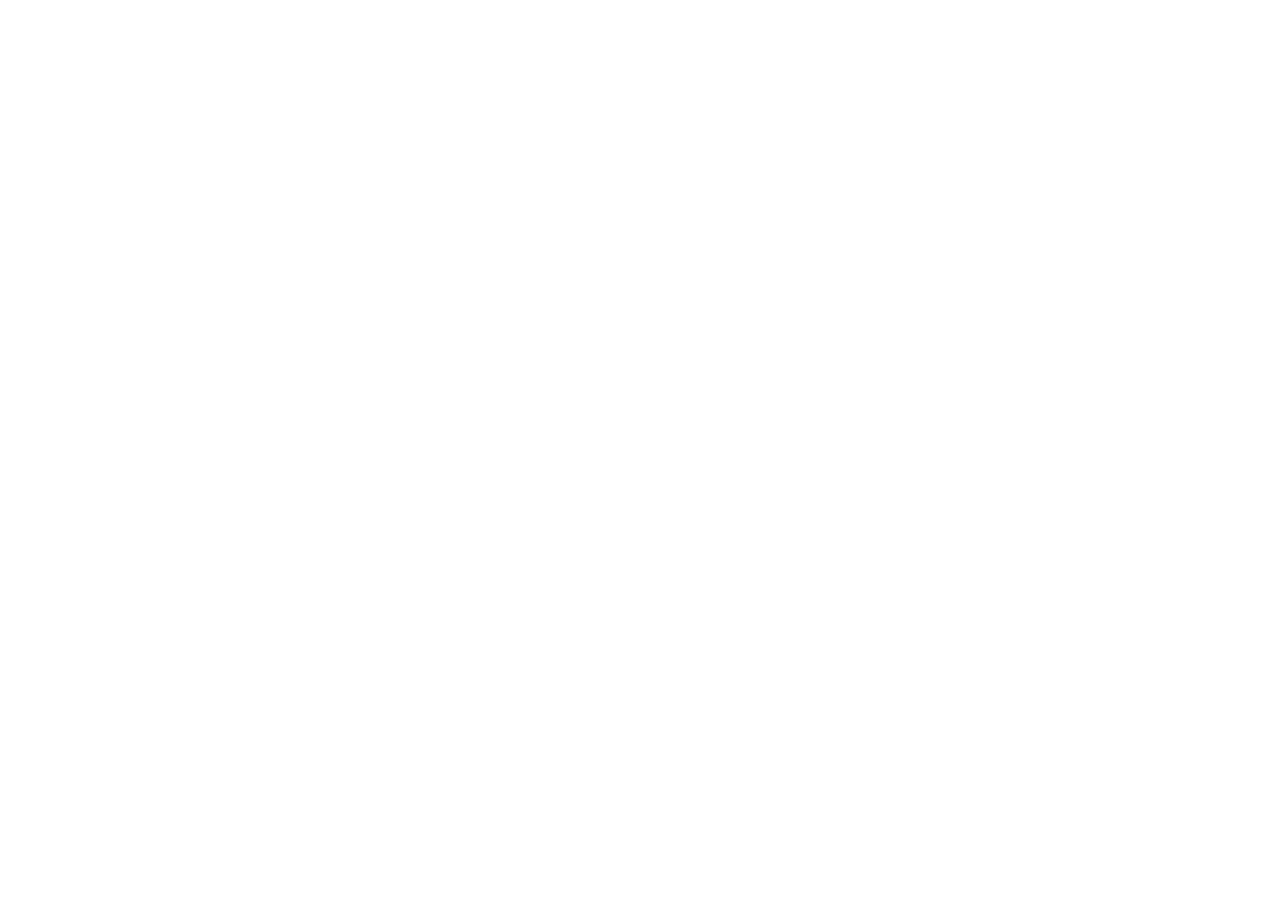
==== index.html @ 8e424ae7 "Add files via upload" ====
<!DOCTYPE html>
<html lang="en">
<head>
    <meta charset="UTF-8">
    <meta name="viewport" content="width=device-width, initial-scale=1.0">
    <title>영화 뭐봐?</title>
</head>
<body>
    
</body>
</html>
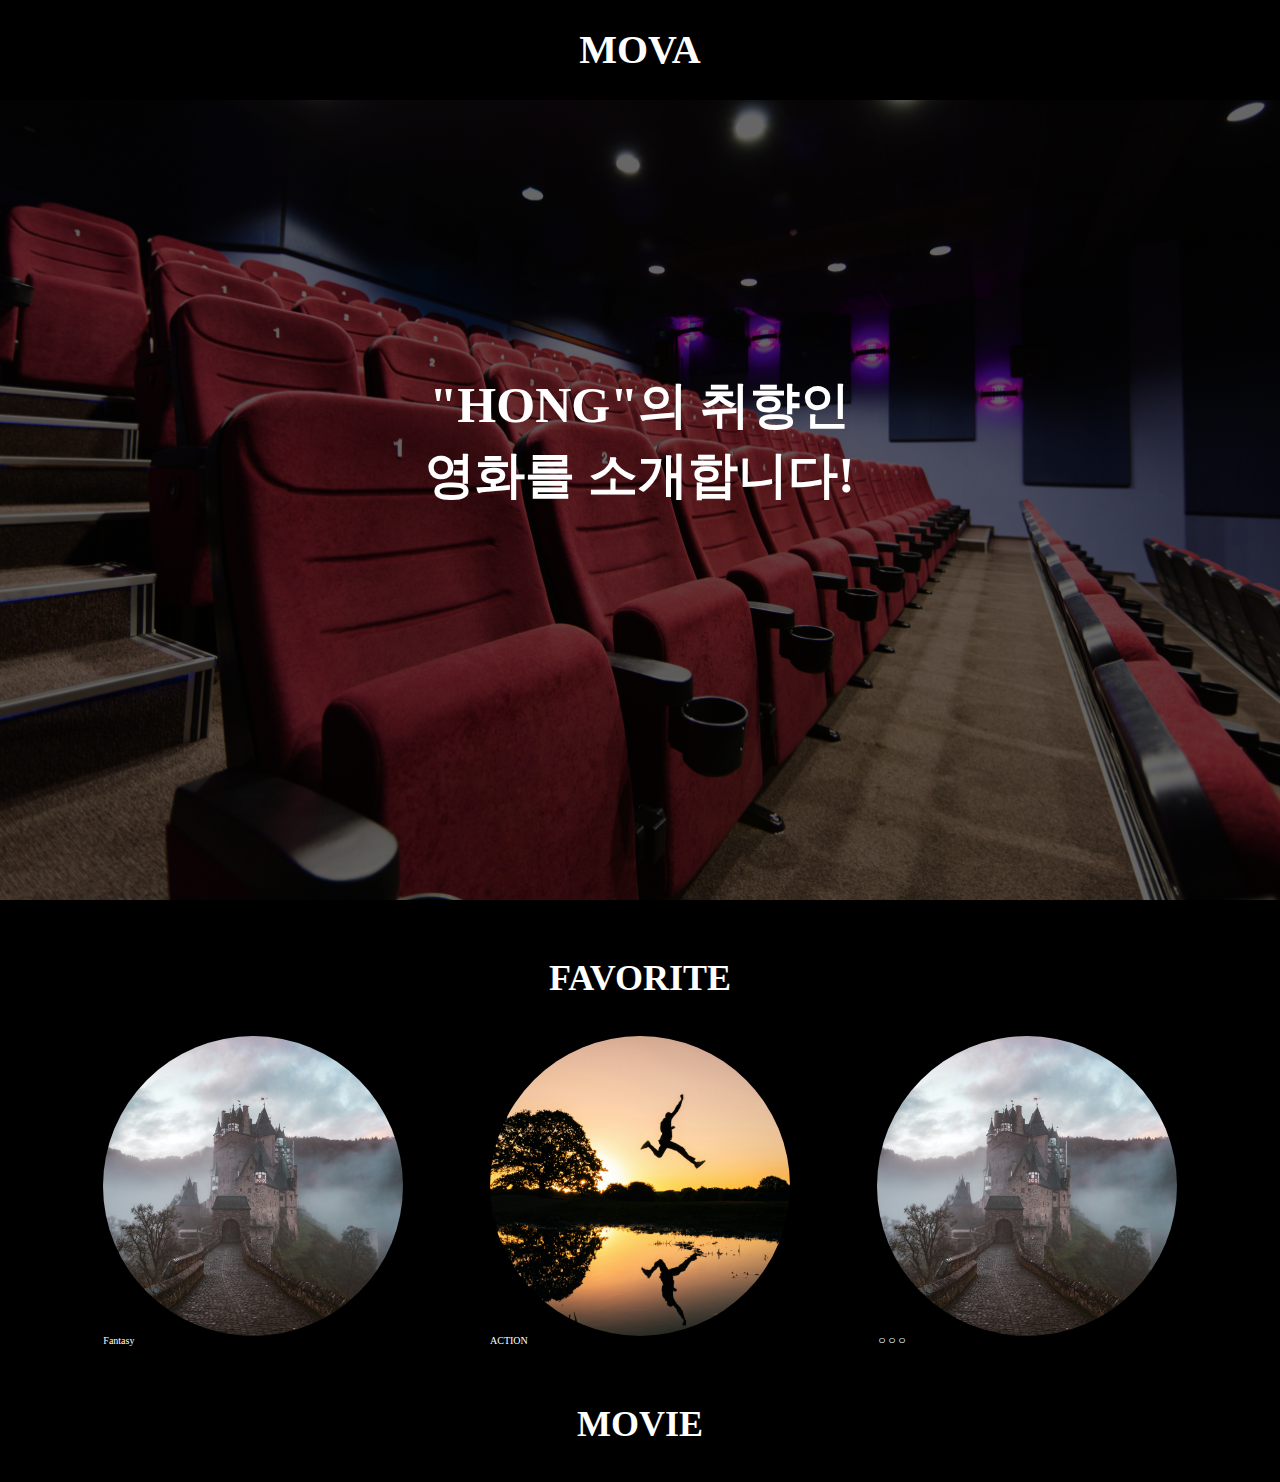
==== commit 143ba803: "25.03.07 work" ====
--- a/index.html
+++ b/index.html
@@ -3,9 +3,76 @@
 <head>
     <meta charset="UTF-8">
     <meta name="viewport" content="width=device-width, initial-scale=1.0">
-    <title>영화 뭐봐?</title>
+    <title>MOVA</title>
+
+    <!-- style -->
+    <link rel="stylesheet" href="style.css">
+    <link rel="stylesheet" href="reset.css">
 </head>
 <body>
-    
+    <header class="header">
+        <div class="header_area">
+            <a href="/index.html" class="logo">MOVA</a>
+        </div>
+    </header>
+    <section class="contents">
+        <div class="visual_area">
+            <div class="visual_img">
+                <img src="./img/visual_1.jpg" alt="비주얼이미지" class="image">
+            </div>
+            <div class="title_area">
+                <p class="title">"HONG"의 취향인</p>
+                <p class="title">영화를 소개합니다!</p>
+            </div>
+        </div>
+        <div class="tag_area">
+            <div class="inner">
+                <p class="cont_title">
+                    FAVORITE
+                </p>
+                <div class="tag_cont">
+                    <div class="tag">
+                        <div class="img_wrapwrap">
+                            <div class="img_wrap">
+                                <img src="./img/tag_fantasy.jpg" alt="판타지태그이미지" class="tag_img">
+                            </div>
+                        </div>
+                        <p class="tag_desc">Fantasy</p>
+                    </div>
+                    <div class="tag">
+                        <div class="img_wrapwrap">
+                            <div class="img_wrap">
+                                <img src="./img/tag_action.jpg" alt="액션태그이미지" class="tag_img">
+                            </div>
+                        </div>
+                        <p class="tag_desc">ACTION</p>
+                    </div>
+                    <div class="tag">
+                        <div class="img_wrapwrap">
+                            <div class="img_wrap">
+                                <img src="./img/tag_fantasy.jpg" alt="판타지태그이미지" class="tag_img">
+                                <!-- <img src="" alt="" class="tag_img"> -->
+                            </div>
+                        </div>
+                        <p class="tag_desc">ㅇㅇㅇ</p>
+                    </div>
+                </div>
+            </div>
+        </div>
+        <div class="movie_area">
+            <div class="inner">
+                <p class="cont_title">MOVIE</p>
+                <div class="cont1">
+                    
+                </div>
+                <div class="cont2">
+                    
+                </div>
+            </div>
+        </div>
+    </section>
+    <footer class="footer">
+
+    </footer>
 </body>
 </html>--- a/style.css
+++ b/style.css
@@ -0,0 +1,131 @@
+/* index.html */
+.inner {
+    margin: 0 auto;
+    max-width: 1200px;
+    padding: 0 20px;
+    width: 100%;
+}
+
+
+/* header */
+.header {
+    background-color: black;
+    width: 100%;
+    height: 100px;
+    position: absolute;
+    top: 0;
+    left: 0;
+    z-index: 5;
+}
+.header_area {
+    height: 100%;
+    width: 100%;
+    display: flex;
+    justify-content: center;
+    align-items: center;
+}
+.header_area .logo {
+    font-size: 4rem;
+    color: white;
+    font-weight: bold;
+}
+
+/* contents */
+/* visual_area */
+.visual_area {
+    /* position: relative; */
+}
+.visual_img {
+    width: 100%;
+    height: 100vh;
+    position: relative;
+    /* background-image: url('./img/visual_1.jpg');
+    background-position: 0 0;
+    background-repeat: no-repeat;
+    background-size: contain; */
+}
+
+.visual_img .image {
+    position: absolute;
+    z-index: 0;
+    width: 100%;
+    height: 100%;
+    top: 0;
+    left: 0;
+}
+
+
+.visual_img::after {
+    content: '';
+    width: 100%;
+    height: 100%;
+    display: block;
+    background-color: black;
+    opacity: 60%;
+    z-index: 1;
+    position: absolute;
+    top: 0;
+    left: 0;
+}
+
+
+.title_area {
+    position: absolute;
+    top: 50%;
+    left: 50%;
+    transform: translate(-50%, -50%);
+    z-index: 2;
+}
+
+.title {
+    text-align: center;
+    color: white;
+    font-size: 5rem;
+    font-weight: bold;
+    padding-bottom: 20px;
+}
+
+/* tag_area */
+.cont_title {
+    font-size: 3.6rem;
+    font-weight: bold;
+    text-align: center;
+    margin: 60px 0 40px;
+}
+
+.tag_cont {
+    display: flex;
+    flex-direction: row;
+    justify-content: space-around;
+}
+
+.tag .tag_img {
+    width: 50%;
+}
+.tag .img_wrapwrap{
+	width:300px;
+	margin:0 auto;
+}
+.tag .img_wrap{
+    position:relative;
+    padding-bottom:100%;
+    border-radius: 50%;
+    overflow: hidden;
+}
+.tag .img_wrap .tag_img{
+    position:absolute;
+    top:0;
+    left:0;
+    display:block;
+    width:100%;
+    height:100%;
+    object-fit: cover;
+    object-position: center;
+}
+.
+.tag .tag_desc {
+    font-size: 2.8rem;
+    text-align: center;
+    margin-top: 20px;
+    font-weight: 500;
+}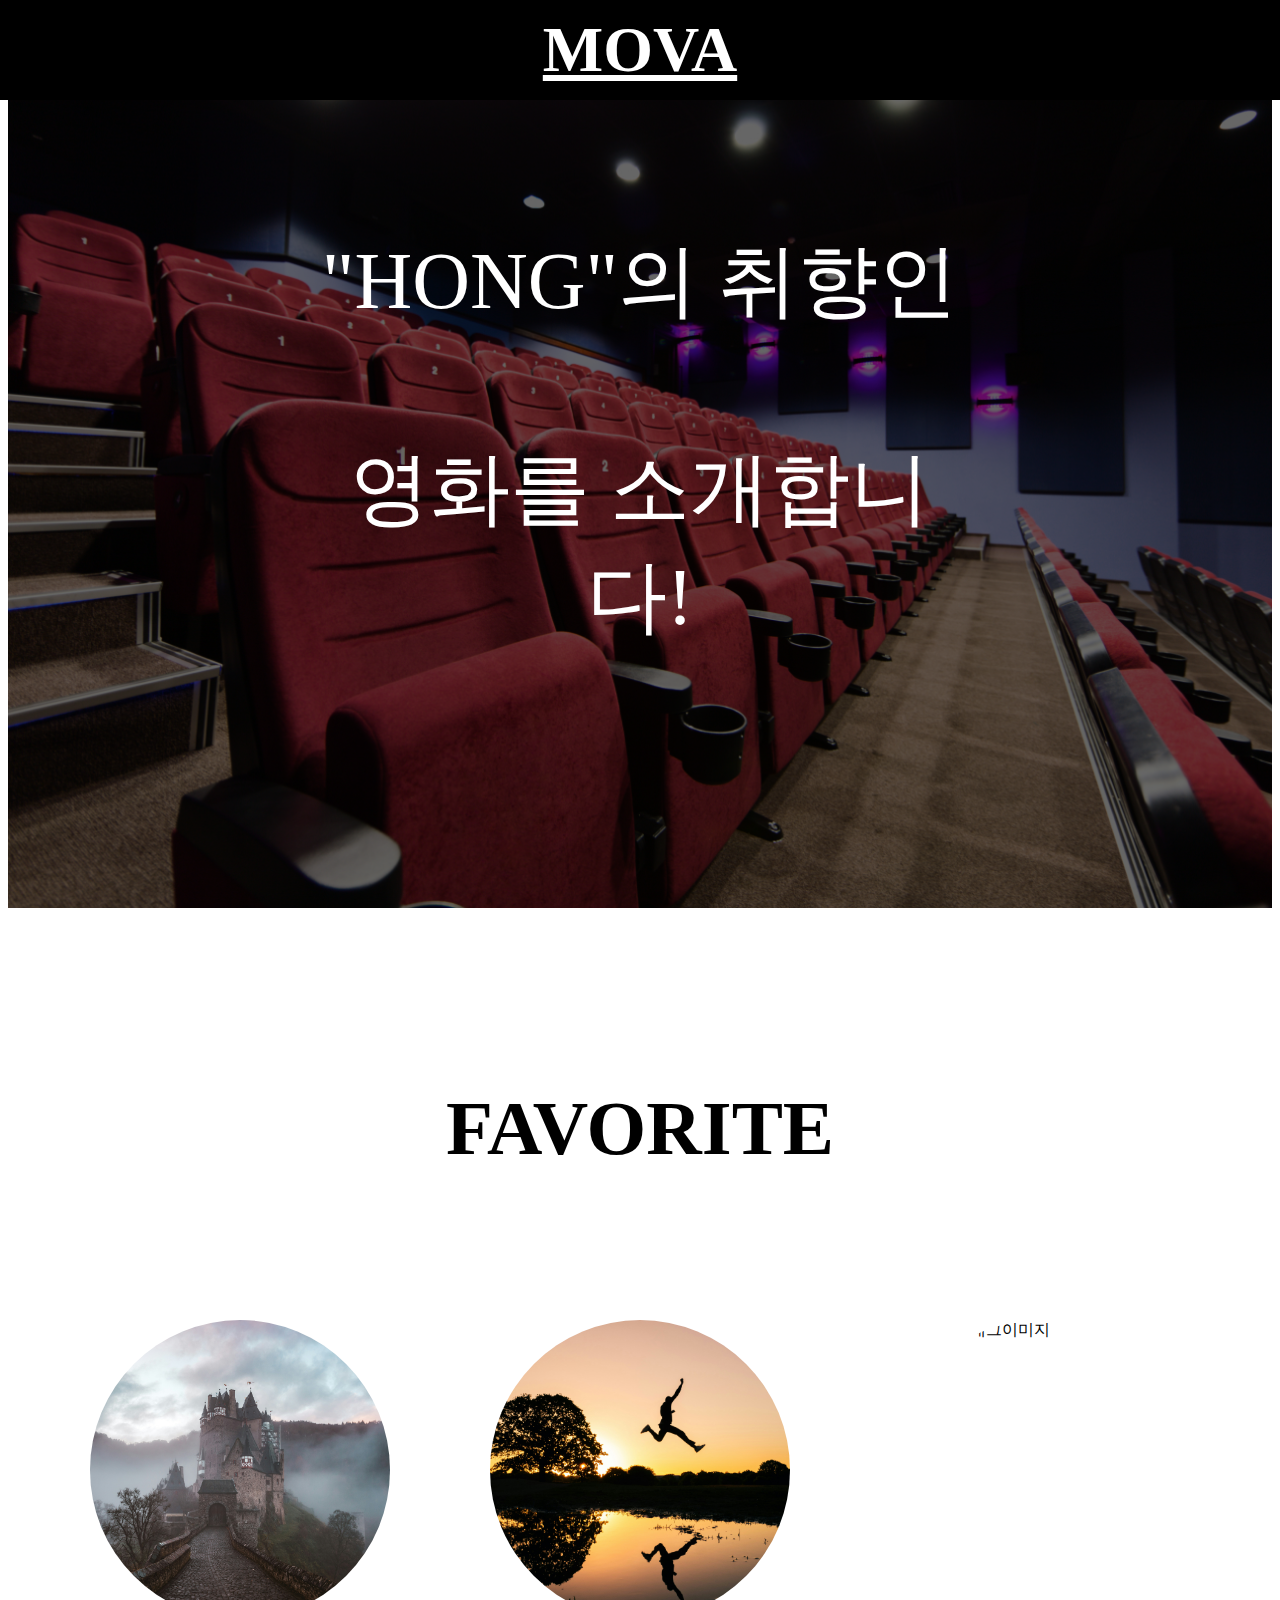
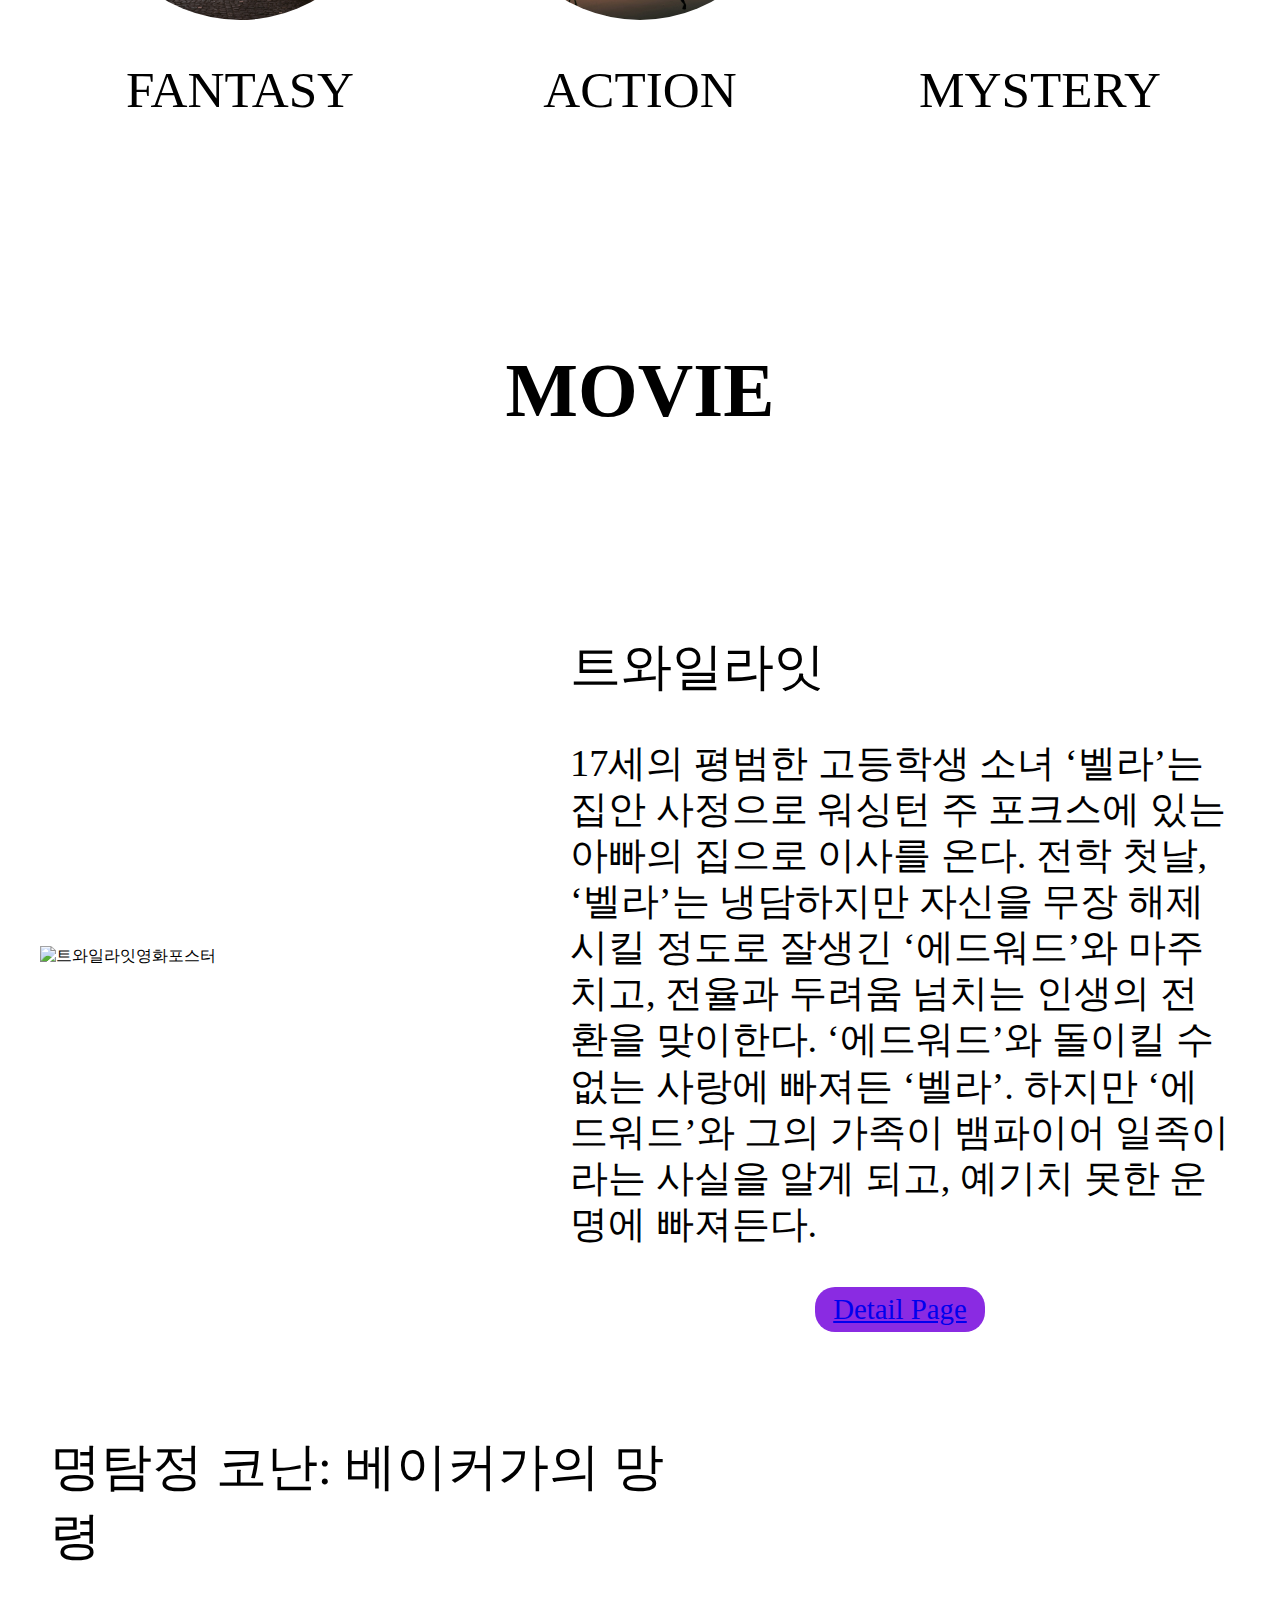
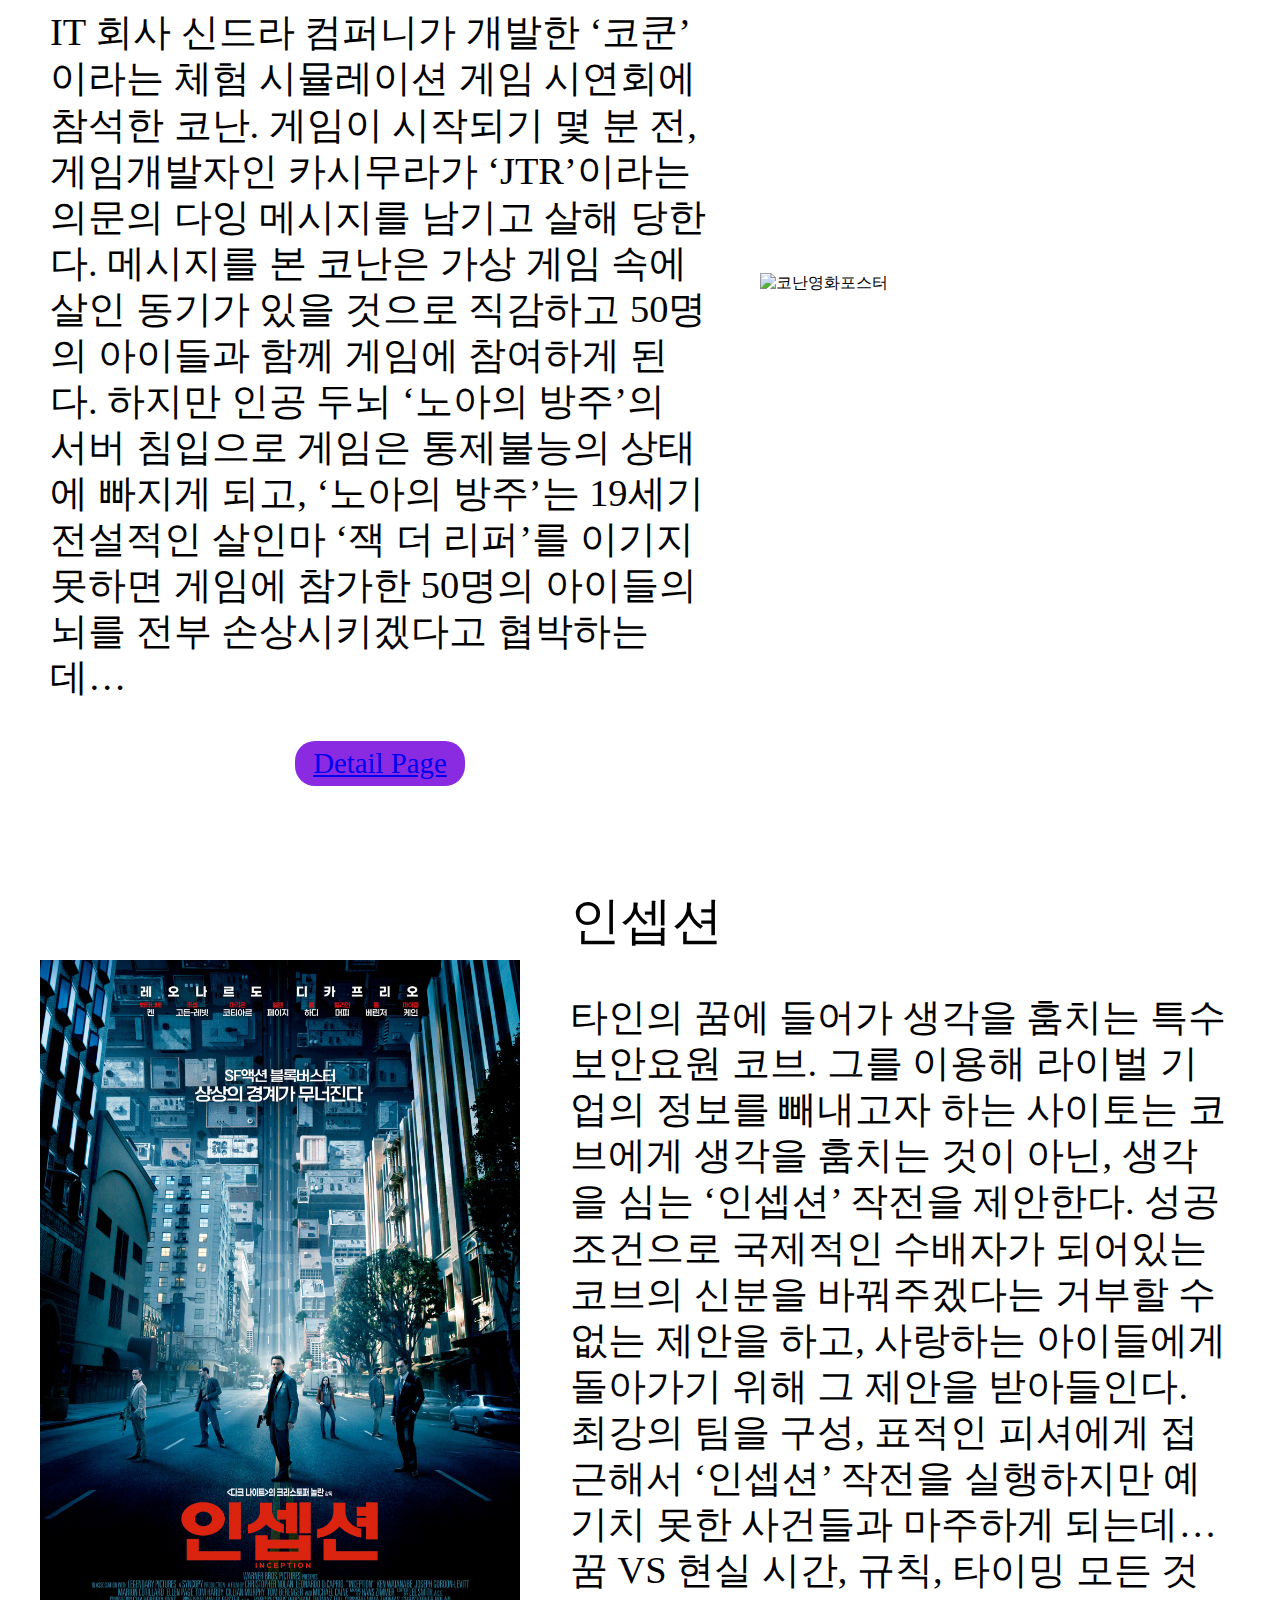
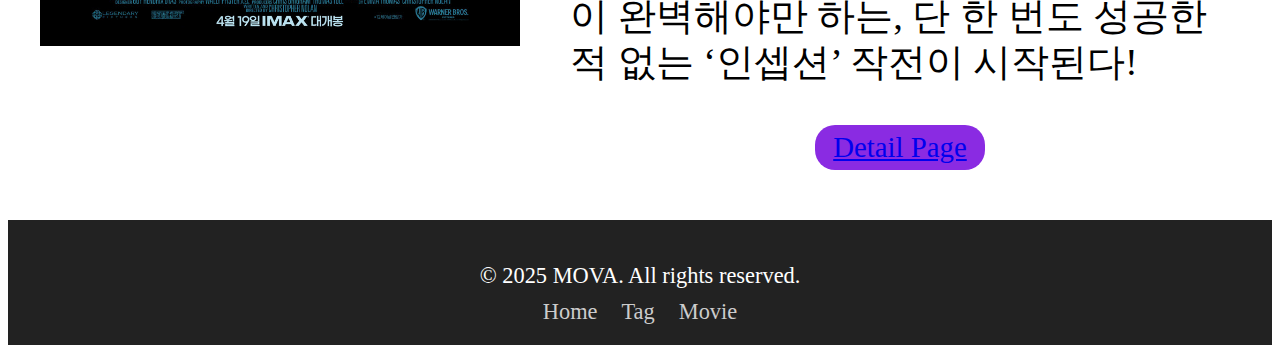
==== commit 4cd4d8b8: "25.03.10 movie 추가" ====
--- a/index.html
+++ b/index.html
@@ -1,78 +1,161 @@
 <!DOCTYPE html>
 <html lang="en">
-<head>
-    <meta charset="UTF-8">
-    <meta name="viewport" content="width=device-width, initial-scale=1.0">
+  <head>
+    <meta charset="UTF-8" />
+    <meta name="viewport" content="width=device-width, initial-scale=1.0" />
     <title>MOVA</title>
 
     <!-- style -->
-    <link rel="stylesheet" href="style.css">
-    <link rel="stylesheet" href="reset.css">
-</head>
-<body>
+    <link rel="stylesheet" href="./css/style.css" />
+    <link rel="stylesheet" href="./css/reset.css" />
+  </head>
+  <body>
     <header class="header">
-        <div class="header_area">
-            <a href="/index.html" class="logo">MOVA</a>
-        </div>
+      <div class="header_area">
+        <a href="index.html" class="logo">MOVA</a>
+      </div>
     </header>
     <section class="contents">
-        <div class="visual_area">
-            <div class="visual_img">
-                <img src="./img/visual_1.jpg" alt="비주얼이미지" class="image">
+      <div class="visual_area" id="visual_sec">
+        <div class="visual_img">
+          <img src="./img/visual_1.jpg" alt="비주얼이미지" class="image" />
+          <!-- <img src="./img/visual_2.jpg" alt="비주얼이미지" class="image" /> -->
+        </div>
+        <div class="title_area">
+          <p class="title">"HONG"의 취향인</p>
+          <p class="title">영화를 소개합니다!</p>
+        </div>
+      </div>
+      <div class="tag_area" id="tag_sec">
+        <div class="inner">
+          <p class="cont_title">FAVORITE</p>
+          <div class="tag_cont">
+            <div class="tag">
+              <div class="img_wrapwrap">
+                <div class="img_wrap">
+                  <img
+                    src="./img/tag_fantasy.jpg"
+                    alt="판타지태그이미지"
+                    class="tag_img"
+                  />
+                </div>
+              </div>
+              <p class="tag_desc">FANTASY</p>
             </div>
-            <div class="title_area">
-                <p class="title">"HONG"의 취향인</p>
-                <p class="title">영화를 소개합니다!</p>
+            <div class="tag">
+              <div class="img_wrapwrap">
+                <div class="img_wrap">
+                  <img
+                    src="./img/tag_action.jpg"
+                    alt="액션태그이미지"
+                    class="tag_img"
+                  />
+                </div>
+              </div>
+              <p class="tag_desc">ACTION</p>
             </div>
+            <div class="tag">
+              <div class="img_wrapwrap">
+                <div class="img_wrap">
+                  <img
+                    src="./img/tag_mystery.jpg"
+                    alt="미스테리태그이미지"
+                    class="tag_img"
+                  />
+                  <!-- <img src="" alt="" class="tag_img"> -->
+                </div>
+              </div>
+              <p class="tag_desc">MYSTERY</p>
+            </div>
+          </div>
         </div>
-        <div class="tag_area">
-            <div class="inner">
-                <p class="cont_title">
-                    FAVORITE
-                </p>
-                <div class="tag_cont">
-                    <div class="tag">
-                        <div class="img_wrapwrap">
-                            <div class="img_wrap">
-                                <img src="./img/tag_fantasy.jpg" alt="판타지태그이미지" class="tag_img">
-                            </div>
-                        </div>
-                        <p class="tag_desc">Fantasy</p>
-                    </div>
-                    <div class="tag">
-                        <div class="img_wrapwrap">
-                            <div class="img_wrap">
-                                <img src="./img/tag_action.jpg" alt="액션태그이미지" class="tag_img">
-                            </div>
-                        </div>
-                        <p class="tag_desc">ACTION</p>
-                    </div>
-                    <div class="tag">
-                        <div class="img_wrapwrap">
-                            <div class="img_wrap">
-                                <img src="./img/tag_fantasy.jpg" alt="판타지태그이미지" class="tag_img">
-                                <!-- <img src="" alt="" class="tag_img"> -->
-                            </div>
-                        </div>
-                        <p class="tag_desc">ㅇㅇㅇ</p>
-                    </div>
-                </div>
+      </div>
+      <div class="movie_area" id="movie_sec">
+        <div class="inner">
+          <p class="cont_title">MOVIE</p>
+          <div class="movie_cont cont1">
+            <div class="img_wrap">
+              <img
+                src="./img/movie/poster_twilight.jpg"
+                alt="트와일라잇영화포스터"
+              />
             </div>
+            <div class="desc_wrap">
+              <p class="desc_title">트와일라잇</p>
+              <p class="desc_text">
+                17세의 평범한 고등학생 소녀 ‘벨라’는 집안 사정으로 워싱턴 주
+                포크스에 있는 아빠의 집으로 이사를 온다. 전학 첫날, ‘벨라’는
+                냉담하지만 자신을 무장 해제시킬 정도로 잘생긴 ‘에드워드’와
+                마주치고, 전율과 두려움 넘치는 인생의 전환을 맞이한다.
+                ‘에드워드’와 돌이킬 수 없는 사랑에 빠져든 ‘벨라’. 하지만
+                ‘에드워드’와 그의 가족이 뱀파이어 일족이라는 사실을 알게 되고,
+                예기치 못한 운명에 빠져든다.
+              </p>
+              <div class="sub_button">
+                <a href="./sub/twilight.html">Detail Page</a>
+              </div>
+            </div>
+          </div>
+          <div class="movie_cont cont2">
+            <div class="img_wrap">
+              <img src="./img/movie/poster_conan.jpg" alt="코난영화포스터" />
+            </div>
+            <div class="desc_wrap">
+              <p class="desc_title">명탐정 코난: 베이커가의 망령</p>
+              <p class="desc_text">
+                IT 회사 신드라 컴퍼니가 개발한 ‘코쿤’이라는 체험 시뮬레이션 게임
+                시연회에 참석한 코난. 게임이 시작되기 몇 분 전, 게임개발자인
+                카시무라가 ‘JTR’이라는 의문의 다잉 메시지를 남기고 살해 당한다.
+                메시지를 본 코난은 가상 게임 속에 살인 동기가 있을 것으로
+                직감하고 50명의 아이들과 함께 게임에 참여하게 된다. 하지만 인공
+                두뇌 ‘노아의 방주’의 서버 침입으로 게임은 통제불능의 상태에
+                빠지게 되고, ‘노아의 방주’는 19세기 전설적인 살인마 ‘잭 더
+                리퍼’를 이기지 못하면 게임에 참가한 50명의 아이들의 뇌를 전부
+                손상시키겠다고 협박하는데…
+              </p>
+              <div class="sub_button">
+                <a href="./sub/conan.html">Detail Page</a>
+              </div>
+            </div>
+          </div>
+          <div class="movie_cont cont3">
+            <div class="img_wrap">
+              <img
+                src="./img/movie/poster_inception.jpg"
+                alt="인셉션션영화포스터"
+              />
+            </div>
+            <div class="desc_wrap">
+              <p class="desc_title">인셉션</p>
+              <p class="desc_text">
+                타인의 꿈에 들어가 생각을 훔치는 특수 보안요원 코브. 그를 이용해
+                라이벌 기업의 정보를 빼내고자 하는 사이토는 코브에게 생각을
+                훔치는 것이 아닌, 생각을 심는 ‘인셉션’ 작전을 제안한다. 성공
+                조건으로 국제적인 수배자가 되어있는 코브의 신분을 바꿔주겠다는
+                거부할 수 없는 제안을 하고, 사랑하는 아이들에게 돌아가기 위해 그
+                제안을 받아들인다. 최강의 팀을 구성, 표적인 피셔에게 접근해서
+                ‘인셉션’ 작전을 실행하지만 예기치 못한 사건들과 마주하게 되는데…
+                꿈 VS 현실 시간, 규칙, 타이밍 모든 것이 완벽해야만 하는, 단 한
+                번도 성공한 적 없는 ‘인셉션’ 작전이 시작된다!
+              </p>
+              <div class="sub_button">
+                <a href="./sub/inception.html">Detail Page</a>
+              </div>
+            </div>
+          </div>
         </div>
-        <div class="movie_area">
-            <div class="inner">
-                <p class="cont_title">MOVIE</p>
-                <div class="cont1">
-                    
-                </div>
-                <div class="cont2">
-                    
-                </div>
-            </div>
-        </div>
+      </div>
     </section>
     <footer class="footer">
-
+      <div class="inner">
+        <p class="copyright">© 2025 MOVA. All rights reserved.</p>
+        <nav class="footer_nav">
+          <a href="#visual_sec">Home</a>
+          <!-- <a href="#visual_sec">Genres</a> -->
+          <a href="#tag_sec">Tag</a>
+          <a href="#movie_sec">Movie</a>
+        </nav>
+      </div>
     </footer>
-</body>
-</html>+  </body>
+</html>
--- a/css/style.css
+++ b/css/style.css
@@ -0,0 +1,199 @@
+/* index.html */
+.inner {
+  margin: 0 auto;
+  max-width: 1200px;
+  padding: 0 20px;
+  width: 100%;
+}
+
+/* header */
+.header {
+  background-color: black;
+  width: 100%;
+  height: 100px;
+  position: absolute;
+  top: 0;
+  left: 0;
+  z-index: 5;
+}
+.header_area {
+  height: 100%;
+  width: 100%;
+  display: flex;
+  justify-content: center;
+  align-items: center;
+}
+.header_area .logo {
+  font-size: 4rem;
+  color: white;
+  font-weight: bold;
+}
+
+/* contents */
+/* visual_area */
+.visual_area {
+  /* position: relative; */
+}
+.visual_img {
+  width: 100%;
+  height: 100vh;
+  position: relative;
+  /* background-image: url('./img/visual_1.jpg');
+    background-position: 0 0;
+    background-repeat: no-repeat;
+    background-size: contain; */
+}
+
+.visual_img .image {
+  position: absolute;
+  z-index: 0;
+  width: 100%;
+  height: 100%;
+  top: 0;
+  left: 0;
+}
+
+.visual_img::after {
+  content: "";
+  width: 100%;
+  height: 100%;
+  display: block;
+  background-color: black;
+  opacity: 60%;
+  /* opacity: 30%; */
+  z-index: 1;
+  position: absolute;
+  top: 0;
+  left: 0;
+}
+
+.title_area {
+  position: absolute;
+  top: 50%;
+  left: 50%;
+  transform: translate(-50%, -50%);
+  z-index: 2;
+}
+
+.title {
+  text-align: center;
+  color: white;
+  font-size: 5rem;
+  font-weight: 500;
+  padding-bottom: 20px;
+}
+
+/* tag_area */
+.cont_title {
+  font-size: 4.8rem;
+  font-weight: bold;
+  text-align: center;
+  padding: 100px 0 70px;
+}
+.tag_cont {
+  display: flex;
+  flex-direction: row;
+  justify-content: space-around;
+}
+
+.tag .tag_img {
+  width: 50%;
+}
+.tag .img_wrapwrap {
+  width: 300px;
+  margin: 0 auto;
+}
+.tag .img_wrap {
+  position: relative;
+  padding-bottom: 100%;
+  border-radius: 50%;
+  overflow: hidden;
+}
+.tag .img_wrap .tag_img {
+  position: absolute;
+  top: 0;
+  left: 0;
+  display: block;
+  width: 100%;
+  height: 100%;
+  object-fit: cover;
+  object-position: center;
+}
+
+.tag .tag_desc {
+  font-size: 3.2rem;
+  text-align: center;
+  margin-top: 40px;
+  font-weight: 500;
+}
+
+/* movie_area */
+.movie_area .movie_cont {
+  display: flex;
+  flex-direction: row;
+  flex-wrap: nowrap;
+  align-items: center;
+  gap: 50px;
+  margin-bottom: 50px;
+}
+.movie_area .movie_cont:nth-child(odd) {
+  flex-direction: row-reverse;
+}
+.movie_area .img_wrap {
+  width: 40%;
+  display: flex;
+  align-items: center;
+  justify-content: center;
+}
+.movie_area .img_wrap img {
+  width: 100%;
+}
+
+.movie_area .desc_wrap {
+  width: 55%;
+}
+.movie_area .desc_wrap .desc_title {
+  font-size: 3.2rem;
+  font-weight: 500;
+  margin-bottom: 20px;
+}
+.movie_area .desc_wrap .desc_text {
+  font-size: 2.4rem;
+  line-height: 1.2;
+  margin-bottom: 40px;
+  font-weight: 300;
+}
+.movie_area .desc_wrap .sub_button {
+  width: 100%;
+  display: flex;
+  justify-content: center;
+}
+.movie_area .desc_wrap .sub_button a {
+  /* width: 100%; */
+  text-align: center;
+  font-size: 1.8rem;
+  background-color: blueviolet;
+  padding: 6px 18px;
+  border-radius: 20px;
+}
+
+/* footer */
+.footer {
+  background: #222;
+  color: #fff;
+  padding: 20px 0;
+  text-align: center;
+}
+.footer .copyright {
+  font-size: 1.4rem;
+  margin-bottom: 10px;
+}
+.footer_nav a {
+  color: #ccc;
+  margin: 0 10px;
+  text-decoration: none;
+  font-size: 1.4rem;
+}
+.footer_nav a:hover {
+  color: #fff;
+}
